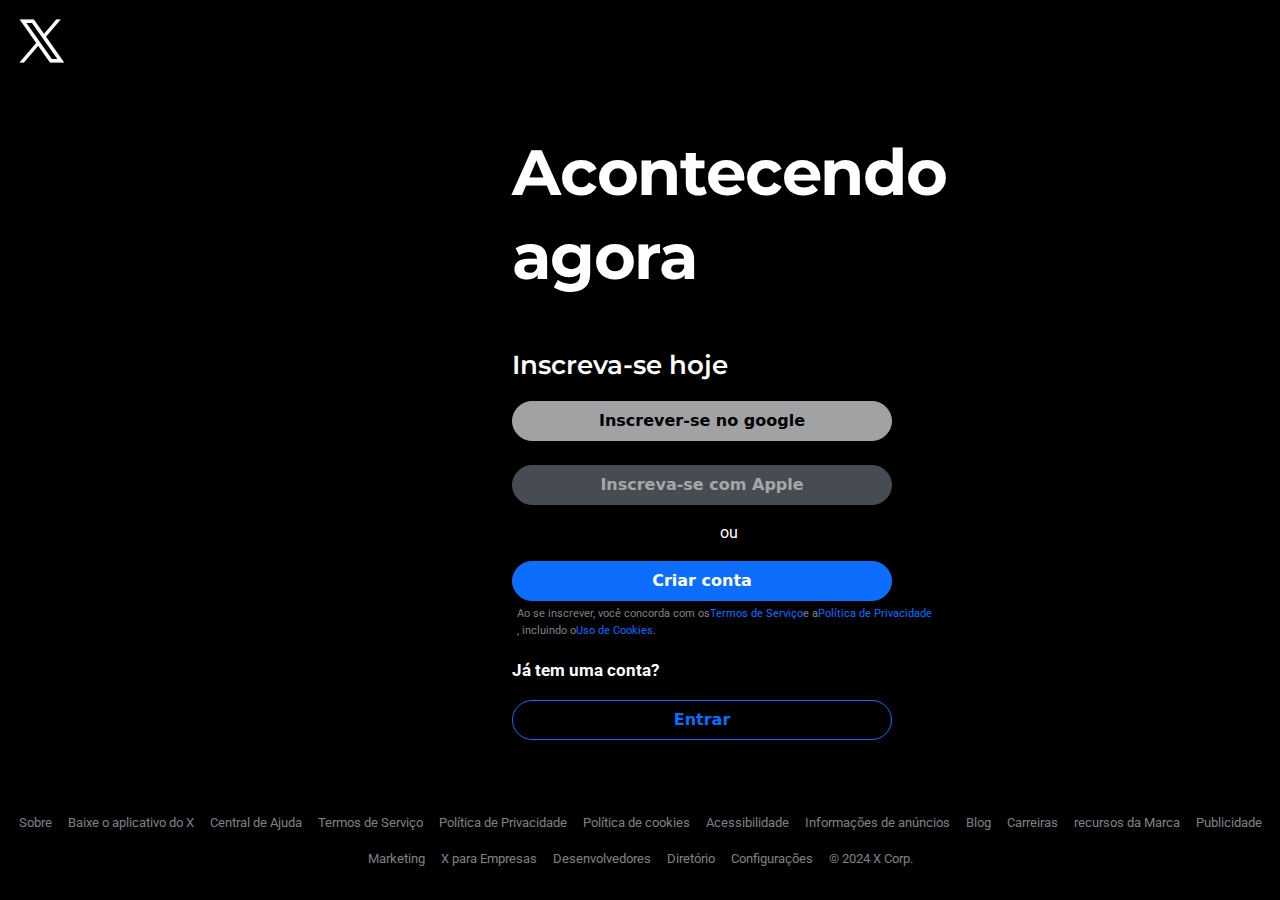
==== frontend/index.html @ 539c5331 "versao 1" ====
<!DOCTYPE html>
<html lang="pt-br">
<head>
    <meta charset="UTF-8">
    <meta name="viewport" content="width=device-width, initial-scale=1.0">
    <title>X</title>
    <link href="https://cdn.jsdelivr.net/npm/bootstrap@5.3.3/dist/css/bootstrap.min.css" rel="stylesheet" integrity="sha384-QWTKZyjpPEjISv5WaRU9OFeRpok6YctnYmDr5pNlyT2bRjXh0JMhjY6hW+ALEwIH" crossorigin="anonymous">
    <link rel="stylesheet" href="./styles/style.css">
    <script src="./scripts/scripts.js"></script>

</head>
<body>
    <header class="cabecalho">
        <img src="./assets/icons8-twitterx-50.png" alt="">
    </header>

    <main class="conteudo">
        <section class="conteudo__titulo">
            <h1 class="conteudo__titulo__titulo">Acontecendo agora</h1>            
        </section>

        <section class="conteudo__criarconta">
            <p class="conteudo__criarconta__texto">Inscreva-se hoje</p>
            <button type="button" class="btn btn-light" disabled>Inscrever-se no google</button> <br><br>
            <button type="button" class="btn btn-secondary" disabled>Inscreva-se com Apple</button>


            <p class="conteudo__criarconta__ou">ou</p>
            <button type="button" class="btn btn-primary" id="button">Criar conta</button>
            <p class="conteudo__criarconta__priv"> Ao se inscrever, você concorda com os <a href="#">Termos de Serviço</a> e a <a href="#">Política de Privacidade</a>, incluindo o <a href="#">Uso de Cookies</a>.</p>
        </section>

        <section class="conteudo__entrarconta">
            <p class="conteudo__entrarconta__texto">Já tem uma conta?</p>
            <button type="button" class="btn btn-outline-primary">Entrar</button>
        </section>
    </main>

    <footer class="rodape">
        <a href="#">Sobre</a>
        <a href="#">Baixe o aplicativo do X</a>
        <a href="#">Central de Ajuda</a>
        <a href="#">Termos de Serviço</a>
        <a href="#">Política de Privacidade</a>
        <a href="#">Política de cookies</a>
        <a href="#">Acessibilidade</a>
        <a href="#">Informações de anúncios</a>
        <a href="#">Blog</a>
        <a href="#">Carreiras</a>
        <a href="#">recursos da Marca</a>
        <a href="#">Publicidade</a>
        <a href="#">Marketing</a>
        <a href="#">X para Empresas</a>
        <a href="#">Desenvolvedores</a>
        <a href="#">Diretório</a>
        <a href="#">Configurações</a>
        <p>&copy; 2024 X Corp.</p>
    </footer>

    <div id="userForm" style="display: none;">
        <h2>Formulário de Novo Usuário</h2>
        <form>
          <label for="username">Nome de usuário:</label><br>
          <input type="text" id="username" name="username"><br>
          <label for="email">E-mail:</label><br>
          <input type="email" id="email" name="email"><br>
          <button type="submit">Salvar</button>
        </form>
    </div>

    <script src="https://cdn.jsdelivr.net/npm/bootstrap@5.3.3/dist/js/bootstrap.bundle.min.js" integrity="sha384-YvpcrYf0tY3lHB60NNkmXc5s9fDVZLESaAA55NDzOxhy9GkcIdslK1eN7N6jIeHz" crossorigin="anonymous"></script>
    
</body>
</html>
---- frontend/styles/style.css ----
@import url('https://fonts.googleapis.com/css2?family=Montserrat:wght@600&family=Roboto:wght@400;500&display=swap');

html, body {
    position: relative;
    height: 100%;
  }

body {
    background-color: #000000;
}

.cabecalho {
    display: flex;
    justify-content: flex-start;
    align-items: center;
    padding: 16px;
}

.conteudo {
    display: flex;
    flex-direction: column;
    flex-wrap: wrap;
    justify-content: center;
    margin: 0 40% 0 40%;
}

.conteudo__titulo {
    font-family: "Montserrat", sans-serif;
    font-optical-sizing: auto;
    font-weight: 600;
    font-style: normal;
    color: white;
}

.conteudo__titulo__titulo {
    line-height: 84px;
    letter-spacing: -1.2px;
    font-size: 64px;
    overflow-wrap: break-word;
    font-weight: 700;
    margin-bottom: 48px;
    margin-top: 48px;
}

.conteudo__criarconta__texto {
    color: white;
    font-family: "Montserrat", sans-serif;
    font-optical-sizing: auto;
    font-weight: 600;
    font-style: normal;
    font-size: 26px;
}

.btn {
    width: 380px;
    height: 40px;
    font-weight: 700;
}

.btn-light {
    border-radius: 50px;
}

.btn-secondary {
    border-radius: 50px;
}

.btn-primary {
    border-radius: 50px;
}

.conteudo__criarconta__ou {
    color: white;
    font-family: 'Roboto', sans-serif;
    font-size: 16px;
    margin-top: 16px;
    text-align: center;
}

.conteudo__criarconta__priv {
    color: gray;
    font-family: 'Roboto', sans-serif;
    font-size: 11px;
    padding: 5px;
    display: flex;
    flex-wrap: wrap;
}

.conteudo__criarconta__priv a{
    text-decoration: none;
}

.conteudo__criarconta__priv a:hover {
    text-decoration: underline;
}

.conteudo__entrarconta__texto {
    color: white;
    font-family: "TwitterChirp", -apple-system, BlinkMacSystemFont, "Segoe UI", Roboto, Helvetica, Arial, sans-serif;
    font-size: 17px;
    font-weight: 700;
    margin-bottom: 20px;
    line-height: 20px;
}

.btn-outline-primary {
    border-radius: 50px;
}

.rodape {
    color: gray;
    text-align: center;
    padding: 16px;
    font-family: "Roboto", sans-serif;
    font-weight: 400;
    font-style: normal;
    font-size: 13px;
    display: flex;
    justify-content: center;
    flex-wrap: wrap;
    gap: 16px;
    position: absolute;
    bottom: 0;
    width: 100%;
  
}

.rodape a {
    text-decoration: none;
    color: inherit;
}

.rodape a:hover {
    text-decoration: underline;
}



/* Estilos para telas pequenas (menos de 576px) */
@media (max-width: 575.98px) {
    /* Estilos aqui */
  }
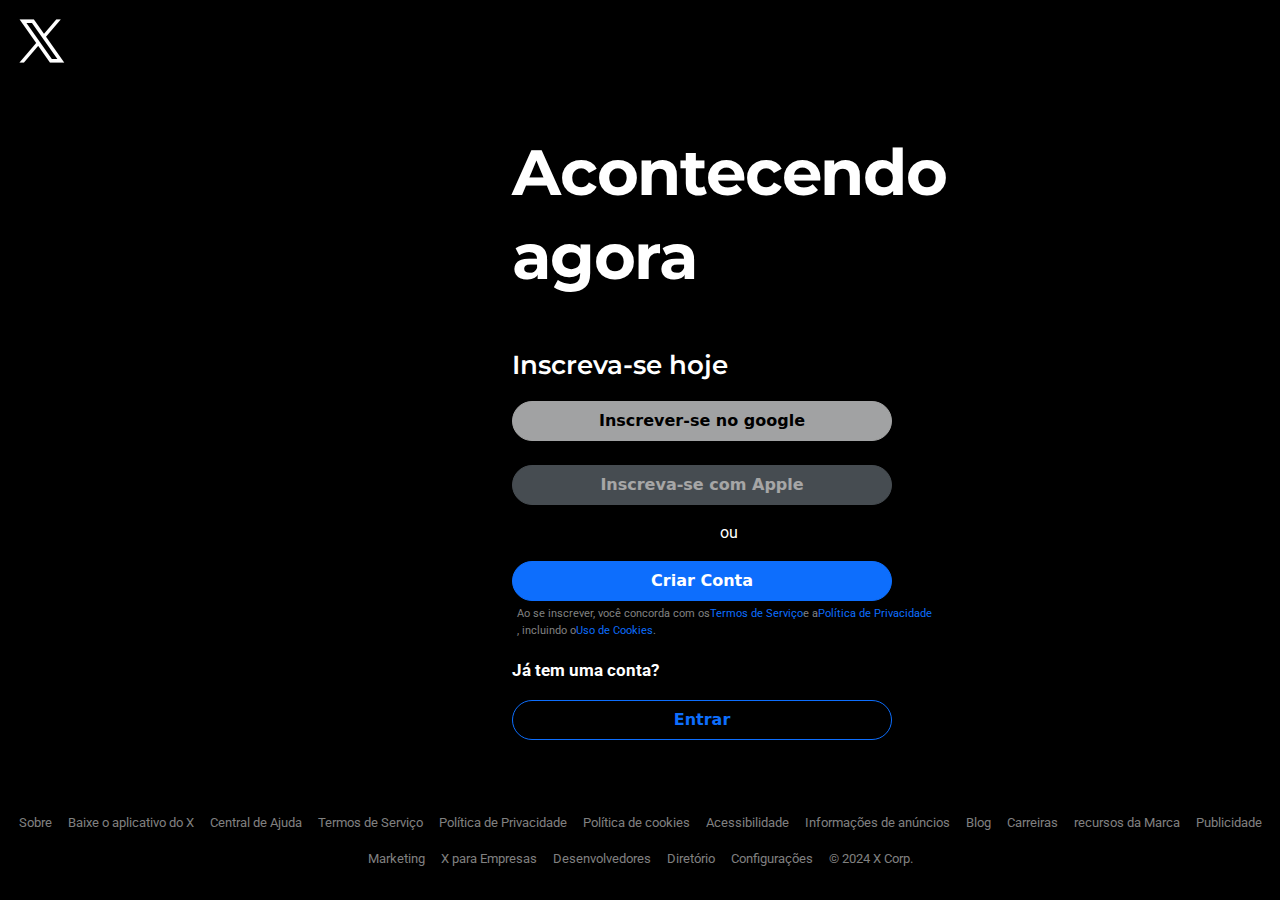
==== commit 93788140: "chore(home-work): 0.8.1" ====
--- a/frontend/index.html
+++ b/frontend/index.html
@@ -4,10 +4,9 @@
     <meta charset="UTF-8">
     <meta name="viewport" content="width=device-width, initial-scale=1.0">
     <title>X</title>
+
     <link href="https://cdn.jsdelivr.net/npm/bootstrap@5.3.3/dist/css/bootstrap.min.css" rel="stylesheet" integrity="sha384-QWTKZyjpPEjISv5WaRU9OFeRpok6YctnYmDr5pNlyT2bRjXh0JMhjY6hW+ALEwIH" crossorigin="anonymous">
     <link rel="stylesheet" href="./styles/style.css">
-    <script src="./scripts/scripts.js"></script>
-
 </head>
 <body>
     <header class="cabecalho">
@@ -26,7 +25,7 @@
 
 
             <p class="conteudo__criarconta__ou">ou</p>
-            <button type="button" class="btn btn-primary" id="button">Criar conta</button>
+            <button type="button" id="buttonCreate" class="btn btn-primary">Criar Conta</button>
             <p class="conteudo__criarconta__priv"> Ao se inscrever, você concorda com os <a href="#">Termos de Serviço</a> e a <a href="#">Política de Privacidade</a>, incluindo o <a href="#">Uso de Cookies</a>.</p>
         </section>
 
@@ -68,7 +67,7 @@
         </form>
     </div>
 
+    <script src="./scripts/scripts.js"></script>
     <script src="https://cdn.jsdelivr.net/npm/bootstrap@5.3.3/dist/js/bootstrap.bundle.min.js" integrity="sha384-YvpcrYf0tY3lHB60NNkmXc5s9fDVZLESaAA55NDzOxhy9GkcIdslK1eN7N6jIeHz" crossorigin="anonymous"></script>
-    
 </body>
 </html>